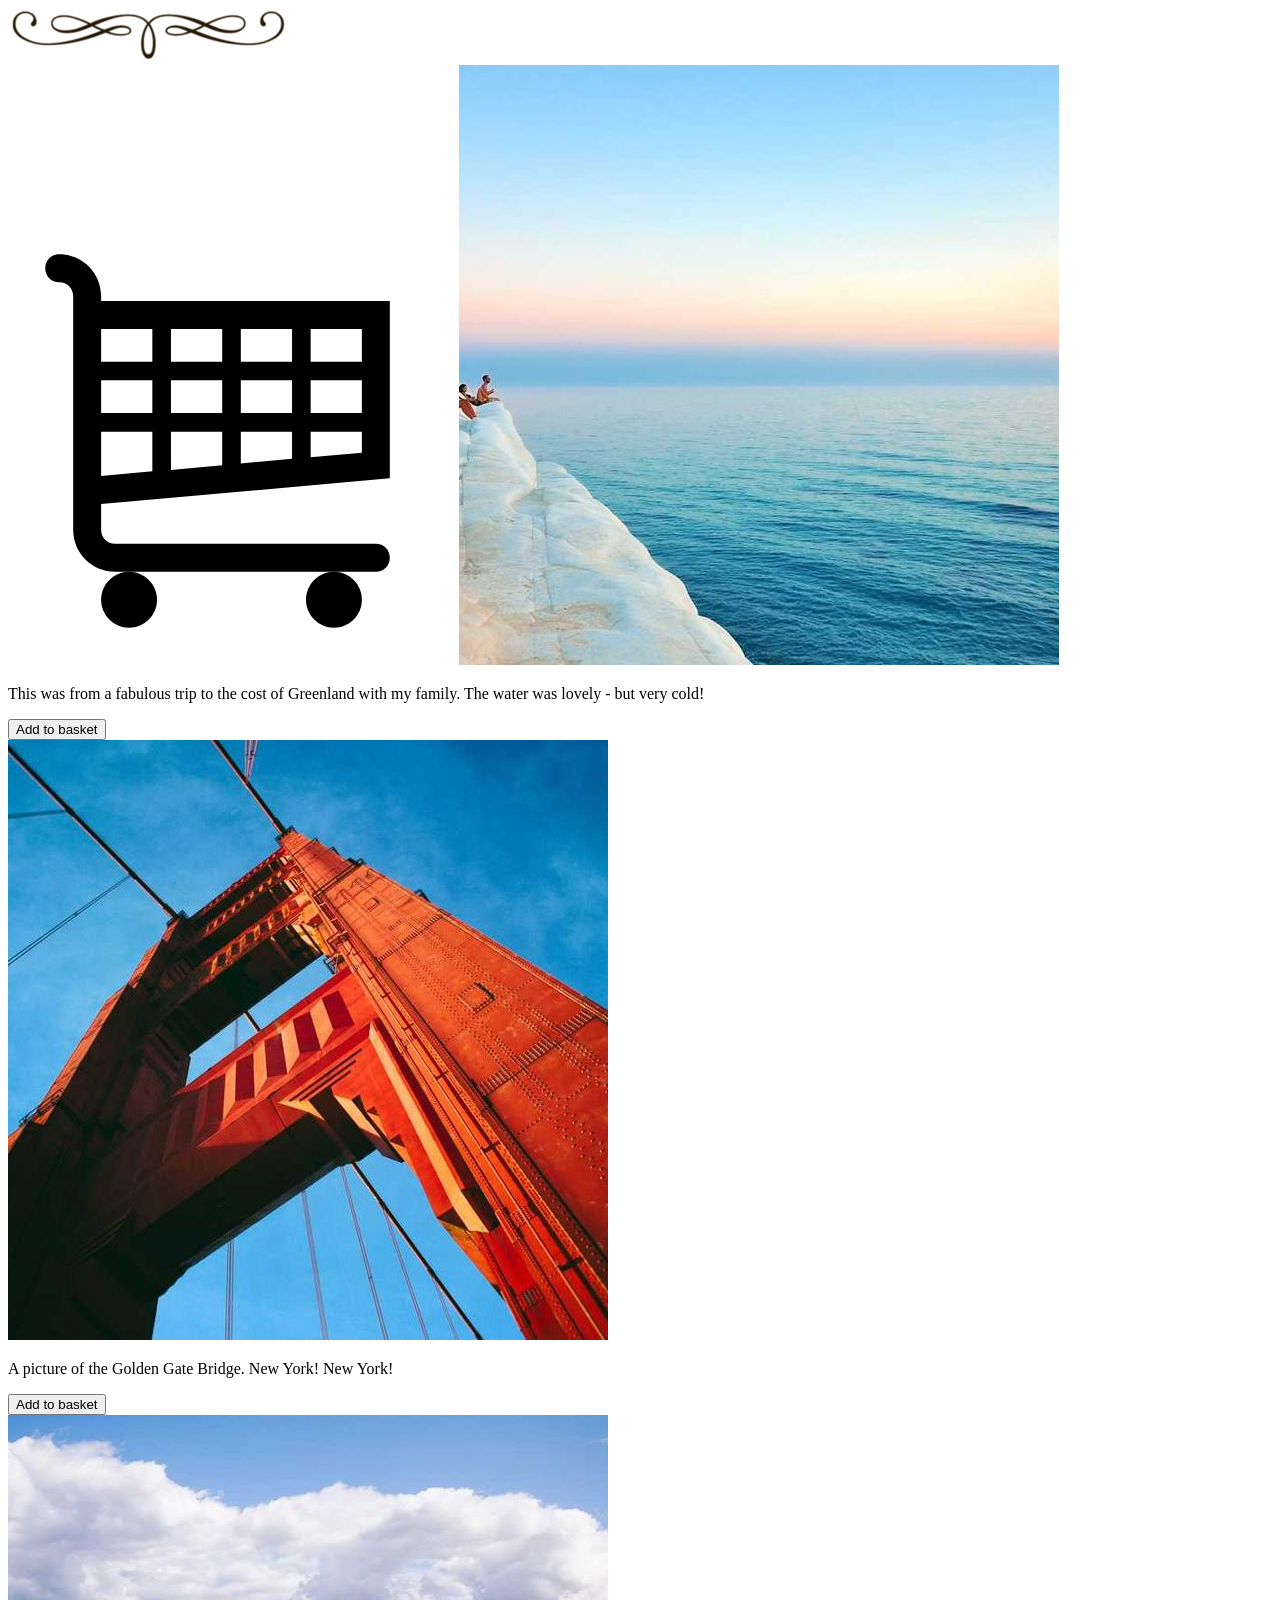
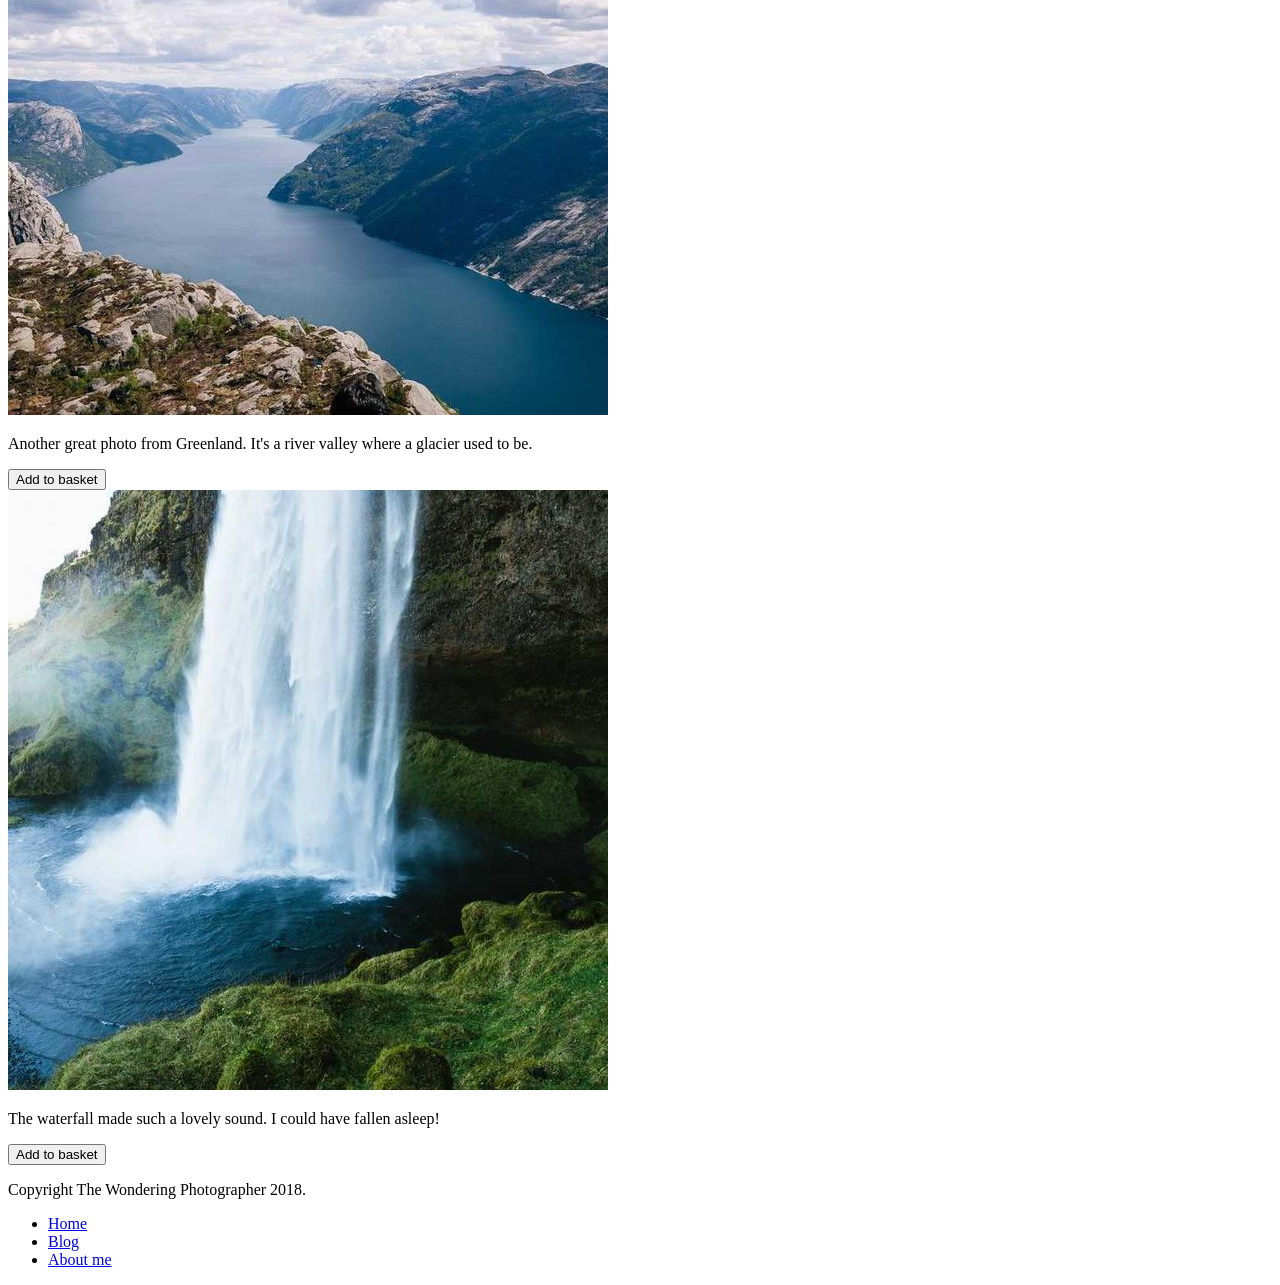
==== Exercise-4-Web-Acessibility/Index.html @ db355429 "first commit" ====
<!DOCTYPE html>
<html lang="en">

<head>
<meta charset="UTF-8">
<title>The Wondering Photographer</title>

<!-- Link to CSS file -->
<link rel="stylesheet" href="style.css">
</head>

<body>

<!-- Decorative divider at the top -->
<img src="TheDivider.png" class="divider" alt="decorative divider">

<main>

<!-- FIRST PHOTO -->
<section class="photo-card">

    <!-- Cart icon placed inside the photo container -->
    <img src="shopping.svg" alt="shopping cart icon" class="cart">

    <!-- Photo -->
    <img src="OceanPhoto.jpg" alt="Ocean view in Greenland">

    <!-- Caption -->
    <p>
        This was from a fabulous trip to the cost of Greenland with my family.
        The water was lovely - but very cold!
    </p>

    <!-- Button -->
    <button>Add to basket</button>

</section>


<!-- SECOND PHOTO -->
<section class="photo-card">

<img src="BridgePhoto.jpg" alt="Golden Gate Bridge">

<p>
A picture of the Golden Gate Bridge. New York! New York!
</p>

<button>Add to basket</button>

</section>


<!-- THIRD PHOTO -->
<section class="photo-card">

<img src="ValleyPhoto.jpg" alt="River valley landscape">

<p>
Another great photo from Greenland. It's a river valley where a glacier used to be.
</p>

<button>Add to basket</button>

</section>


<!-- FOURTH PHOTO -->
<section class="photo-card">

<img src="WaterfallPhoto.jpg" alt="Waterfall in nature">

<p>
The waterfall made such a lovely sound. I could have fallen asleep!
</p>

<button>Add to basket</button>

</section>

</main>


<footer>

<p>Copyright The Wondering Photographer 2018.</p>

<ul>
<li><a href="#">Home</a></li>
<li><a href="#">Blog</a></li>
<li><a href="#">About me</a></li>
</ul>

</footer>

</body>
</html>
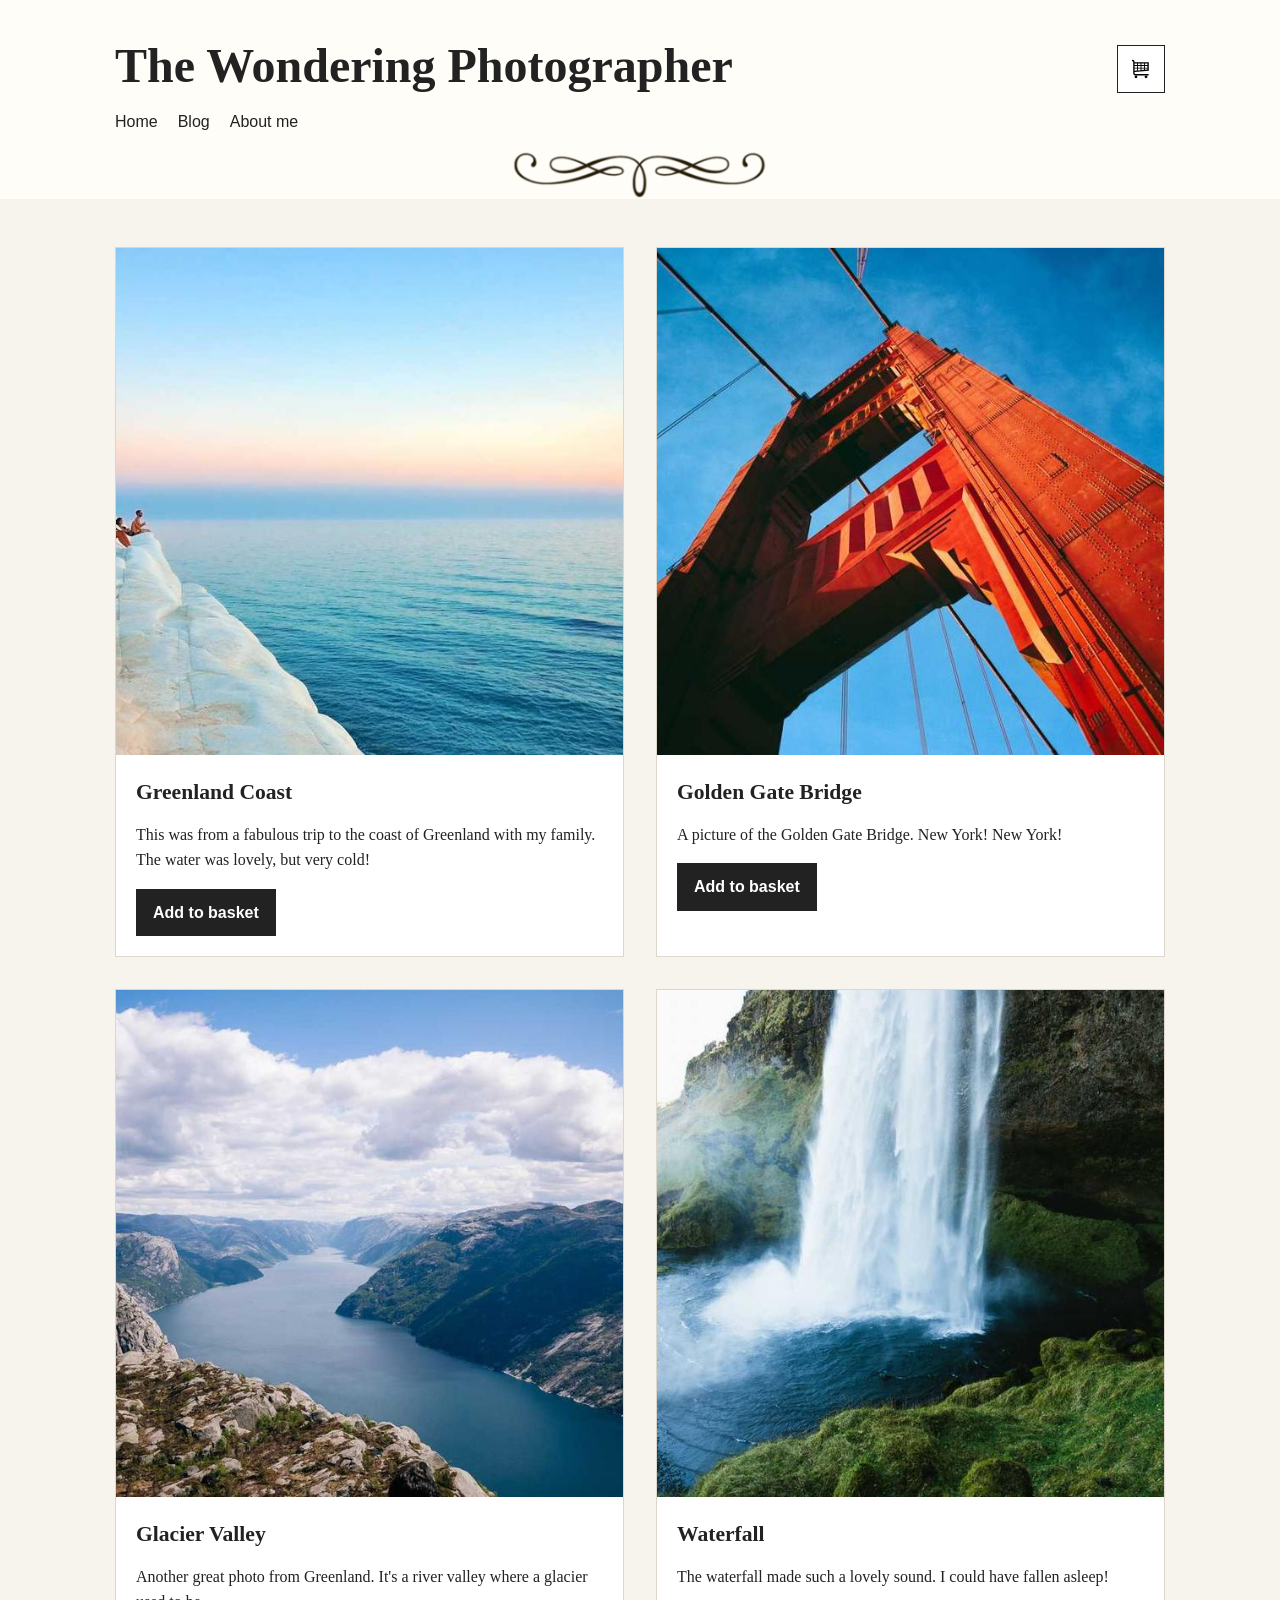
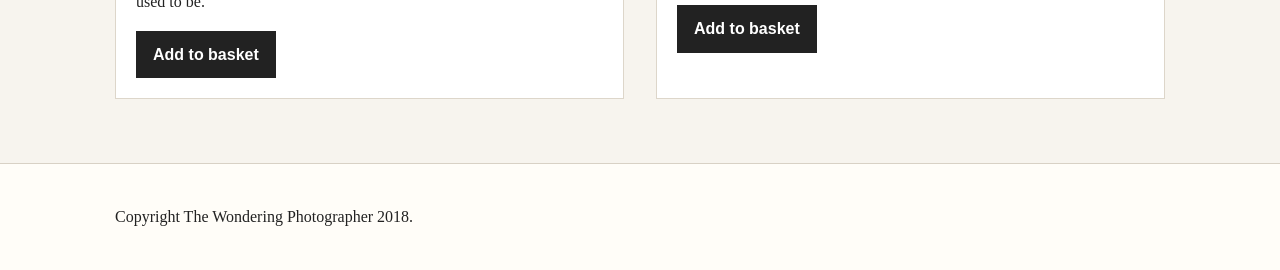
==== commit cf366e0e: "updated:   Exercise-4-Web-Acessibility/content.md" ====
--- a/Exercise-4-Web-Acessibility/Index.html
+++ b/Exercise-4-Web-Acessibility/Index.html
@@ -1,97 +1,111 @@
 <!DOCTYPE html>
 <html lang="en">
-
 <head>
-<meta charset="UTF-8">
-<title>The Wondering Photographer</title>
-
-<!-- Link to CSS file -->
-<link rel="stylesheet" href="style.css">
+  <meta charset="UTF-8"> <!-- Sets character encoding -->
+  <meta name="viewport" content="width=device-width, initial-scale=1.0"> <!-- Makes page responsive -->
+  <meta name="description" content="Travel photography blog selling high-quality photo prints."> <!-- Page description -->
+  <title>The Wondering Photographer</title>
+  <link rel="stylesheet" href="Style.css"> <!-- Links CSS file -->
 </head>
-
 <body>
 
-<!-- Decorative divider at the top -->
-<img src="TheDivider.png" class="divider" alt="decorative divider">
+  <!-- Skip link for keyboard users -->
+  <a class="skip-link" href="#main-content">Skip to main content</a>
 
-<main>
+  <!-- Header section -->
+  <header class="site-header">
+    <div class="container">
 
-<!-- FIRST PHOTO -->
-<section class="photo-card">
+      <!-- Site title and basket icon -->
+      <div class="header-row">
+        <div>
+          <h1>The Wondering Photographer</h1>
+        </div>
 
-    <!-- Cart icon placed inside the photo container -->
-    <img src="shopping.svg" alt="shopping cart icon" class="cart">
+        <!-- Basket icon (top right) -->
+        <a class="basket-link" href="checkout.html" aria-label="Go to basket and checkout">
+          <img src="shopping.svg" alt="" class="basket-icon">
+          <span class="visually-hidden">View basket</span>
+        </a>
+      </div>
+      
+      <!-- Main navigation -->
+      <nav aria-label="Main navigation" class="main-nav">
+        <ul>
+          <li><a href="#">Home</a></li>
+          <li><a href="#">Blog</a></li>
+          <li><a href="#">About me</a></li>
+        </ul>
+      </nav>
+    </div>
 
-    <!-- Photo -->
-    <img src="OceanPhoto.jpg" alt="Ocean view in Greenland">
+    <!-- Decorative divider image -->
+    <img src="TheDivider.png" alt="" class="devider">
+  </header>
 
-    <!-- Caption -->
-    <p>
-        This was from a fabulous trip to the cost of Greenland with my family.
-        The water was lovely - but very cold!
-    </p>
+  <!-- Main content -->
+  <main id="main-content" class="container">
 
-    <!-- Button -->
-    <button>Add to basket</button>
+    <!-- Photo gallery section -->
+    <section class="gallery" aria-label="Travel photography gallery">
 
-</section>
+      <!-- Photo item 1 -->
+      <article class="photo-item">
+        <img src="OceanPhoto.jpg" alt="People sitting on white coastal cliffs looking over calm blue sea in Greenland">
+        <div class="photo-text">
+          <h3>Greenland Coast</h3>
+          <p>
+            This was from a fabulous trip to the coast of Greenland with my family. The water was lovely, but very cold!
+          </p>
+          <button class="card-button" aria-label="Add Greenland coast print to basket">Add to basket</button>
+        </div>
+      </article>
 
+      <!-- Photo item 2 -->
+      <article class="photo-item">
+        <img src="BridgePhoto.jpg" alt="Low-angle photograph of the Golden Gate Bridge against a bright blue sky">
+        <div class="photo-text">
+          <h3>Golden Gate Bridge</h3>
+          <p>
+            A picture of the Golden Gate Bridge. New York! New York!
+          </p>
+          <button class="card-button" aria-label="Add Golden Gate Bridge print to basket">Add to basket</button>
+        </div>
+      </article>
 
-<!-- SECOND PHOTO -->
-<section class="photo-card">
+      <!-- Photo item 3 -->
+      <article class="photo-item">
+        <img src="ValleyPhoto.jpg" alt="Wide rocky valley and deep blue water in Greenland where a glacier used to be">
+        <div class="photo-text">
+          <h3>Glacier Valley</h3>
+          <p>
+            Another great photo from Greenland. It's a river valley where a glacier used to be.
+          </p>
+          <button class="card-button" aria-label="Add Greenland valley print to basket">Add to basket</button>
+        </div>
+      </article>
 
-<img src="BridgePhoto.jpg" alt="Golden Gate Bridge">
+      <!-- Photo item 4 -->
+      <article class="photo-item">
+        <img src="WaterfallPhoto.jpg" alt="Tall waterfall falling into a pool surrounded by mossy green rocks">
+        <div class="photo-text">
+          <h3>Waterfall</h3>
+          <p>
+            The waterfall made such a lovely sound. I could have fallen asleep!
+          </p>
+          <button class="card-button" aria-label="Add waterfall print to basket">Add to basket</button>
+        </div>
+      </article>
 
-<p>
-A picture of the Golden Gate Bridge. New York! New York!
-</p>
+    </section>
+  </main>
 
-<button>Add to basket</button>
-
-</section>
-
-
-<!-- THIRD PHOTO -->
-<section class="photo-card">
-
-<img src="ValleyPhoto.jpg" alt="River valley landscape">
-
-<p>
-Another great photo from Greenland. It's a river valley where a glacier used to be.
-</p>
-
-<button>Add to basket</button>
-
-</section>
-
-
-<!-- FOURTH PHOTO -->
-<section class="photo-card">
-
-<img src="WaterfallPhoto.jpg" alt="Waterfall in nature">
-
-<p>
-The waterfall made such a lovely sound. I could have fallen asleep!
-</p>
-
-<button>Add to basket</button>
-
-</section>
-
-</main>
-
-
-<footer>
-
-<p>Copyright The Wondering Photographer 2018.</p>
-
-<ul>
-<li><a href="#">Home</a></li>
-<li><a href="#">Blog</a></li>
-<li><a href="#">About me</a></li>
-</ul>
-
-</footer>
+  <!-- Footer section -->
+  <footer class="site-footer">
+    <div class="container footer-row">
+      <p>Copyright The Wondering Photographer 2018.</p>
+    </div>
+  </footer>
 
 </body>
 </html>
--- a/Exercise-4-Web-Acessibility/Style.css
+++ b/Exercise-4-Web-Acessibility/Style.css
@@ -0,0 +1,249 @@
+/* Reset box model for consistency */
+*,
+*::before,
+*::after {
+  box-sizing: border-box;
+}
+
+/* Smooth scrolling for anchor links */
+html {
+  scroll-behavior: smooth;
+}
+
+/* Base page styles */
+body {
+  margin: 0;
+  font-family: Georgia, "Times New Roman", serif;
+  line-height: 1.6;
+  color: #222;
+  background-color: #f7f4ee;
+}
+
+/* Make images responsive */
+img {
+  display: block;
+  width: 100%;
+  height: auto;
+}
+
+/* Center content and limit width */
+.container {
+  width: min(92%, 1050px);
+  margin: 0 auto;
+}
+
+/* Skip link (hidden until focused) */
+.skip-link {
+  position: absolute;
+  left: 1rem;
+  top: -50px;
+  background: #111;
+  color: #fff;
+  padding: 0.75rem 1rem;
+  text-decoration: none;
+  z-index: 1000;
+}
+
+.skip-link:focus {
+  top: 1rem;
+}
+
+/* Header styling */
+.site-header {
+  background-color: #fffdf8;
+}
+
+/* Layout for title and basket */
+.header-row {
+  display: flex;
+  justify-content: space-between;
+  align-items: end;
+  gap: 1rem;
+  padding: 2.5rem 0 1rem;
+  flex-wrap: wrap;
+}
+
+/* Small label text */
+.site-label {
+  margin: 0 0 0.4rem;
+  font-family: Arial, Helvetica, sans-serif;
+  font-size: 0.85rem;
+  text-transform: uppercase;
+  letter-spacing: 0.08em;
+  color: #6b7280;
+}
+
+/* Main heading */
+.site-header h1 {
+  margin: 0;
+  font-size: clamp(2rem, 4vw, 3rem);
+  line-height: 1.1;
+}
+
+/* Basket icon container */
+.basket-link {
+  display: inline-flex;
+  align-items: center;
+  justify-content: center;
+  width: 48px;
+  height: 48px;
+  border: 1px solid #222;
+  background: #fff;
+  text-decoration: none;
+}
+
+/* Basket icon size */
+.basket-icon {
+  width: 22px;
+  height: 22px;
+}
+
+/* Navigation styling */
+.main-nav {
+  padding-bottom: 1rem;
+}
+
+/* Navigation and footer lists */
+.main-nav ul,
+.site-footer ul {
+  list-style: none;
+  display: flex;
+  gap: 1.25rem;
+  padding: 0;
+  margin: 0;
+  flex-wrap: wrap;
+}
+
+/* Navigation links */
+.main-nav a,
+.site-footer a {
+  text-decoration: none;
+  color: #222;
+  font-family: Arial, Helvetica, sans-serif;
+}
+
+/* Divider image styling */
+.devider {
+  width: 260px;
+  margin: 0 auto;
+}
+
+/* Main content spacing */
+main {
+  padding: 3rem 0 4rem;
+}
+
+/* Intro section */
+.intro {
+  max-width: 650px;
+  margin: 0 auto 2.5rem;
+  text-align: center;
+}
+
+/* Intro heading */
+.intro h2 {
+  margin-top: 0;
+  margin-bottom: 0.5rem;
+  font-size: 2rem;
+}
+
+/* Gallery grid layout */
+.gallery {
+  display: grid;
+  grid-template-columns: repeat(2, 1fr);
+  gap: 2rem;
+}
+
+/* Individual photo card */
+.photo-item {
+  background-color: #fff;
+  border: 1px solid #ddd6ca;
+}
+
+/* Crop images into square */
+.photo-item img {
+  aspect-ratio: 1 / 1;
+  object-fit: cover;
+}
+
+/* Text inside card */
+.photo-text {
+  padding: 1.25rem;
+}
+
+/* Card title */
+.photo-text h3 {
+  margin-top: 0;
+  margin-bottom: 0.75rem;
+  font-size: 1.35rem;
+}
+
+/* Card paragraph */
+.photo-text p {
+  margin-top: 0;
+  margin-bottom: 1rem;
+}
+
+/* Add to basket button */
+.card-button {
+  border: 1px solid #222;
+  background-color: #222;
+  color: #fff;
+  padding: 0.85rem 1rem;
+  font-size: 1rem;
+  font-family: Arial, Helvetica, sans-serif;
+  font-weight: 700;
+  cursor: pointer;
+}
+
+/* Footer styling */
+.site-footer {
+  border-top: 1px solid #d8d1c5;
+  background-color: #fffdf8;
+  padding: 1.5rem 0;
+}
+
+/* Footer layout */
+.footer-row {
+  display: flex;
+  justify-content: space-between;
+  gap: 1rem;
+  flex-wrap: wrap;
+}
+
+/* Hide text visually but keep for screen readers */
+.visually-hidden {
+  position: absolute;
+  width: 1px;
+  height: 1px;
+  overflow: hidden;
+  clip: rect(0 0 0 0);
+  white-space: nowrap;
+}
+
+/* Focus and hover styles */
+a:hover,
+a:focus,
+button:hover,
+button:focus {
+  outline: 3px solid #c98b00;
+  outline-offset: 2px;
+}
+
+/* Mobile layout */
+@media (max-width: 700px) {
+  .gallery {
+    grid-template-columns: 1fr;
+  }
+
+  .header-row {
+    align-items: flex-start;
+  }
+}
+
+/* Reduce motion for accessibility */
+@media (prefers-reduced-motion: reduce) {
+  html {
+    scroll-behavior: auto;
+  }
+}
